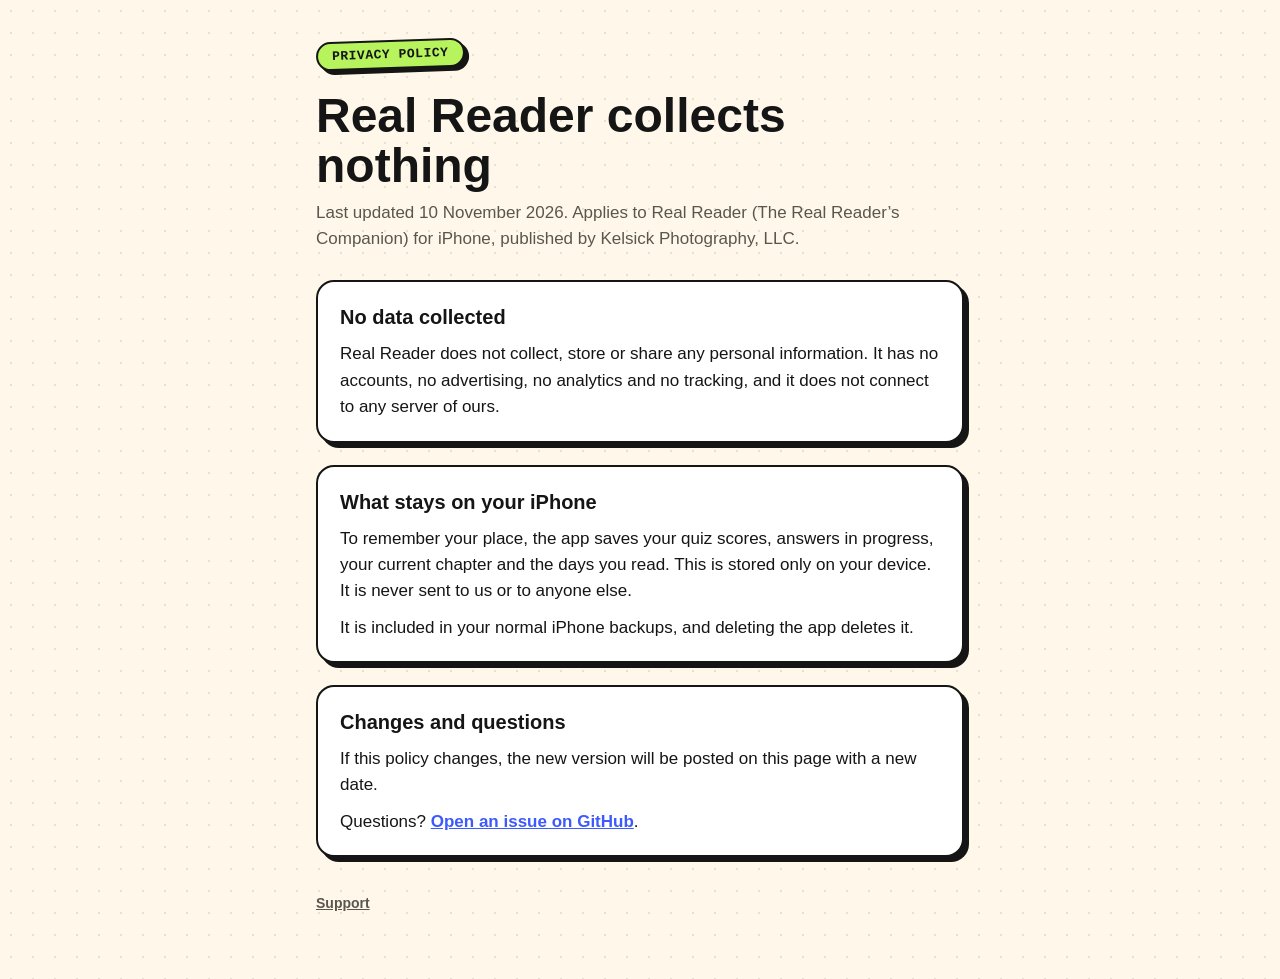
==== privacy/index.html @ a7273b12 "Add support and privacy pages for Real Reader Co-Authored-By: Claude Opus 5.5 <noreply@anthropic.com" ====
<!doctype html>
<html lang="en">
<head>
  <meta charset="utf-8">
  <meta name="viewport" content="width=device-width, initial-scale=1">
  <title>Real Reader Privacy</title>
  <meta name="description" content="Privacy policy for Real Reader: no data is collected.">
  <link rel="stylesheet" href="../style.css">
</head>
<body>
  <main>
    <span class="sticker" style="background: var(--lime)">Privacy policy</span>
    <h1>Real Reader collects nothing</h1>
    <p class="lede">Last updated 10 November 2026. Applies to Real Reader (The Real Reader’s Companion) for iPhone, published by Kelsick Photography, LLC.</p>

    <section class="card">
      <h2>No data collected</h2>
      <p>Real Reader does not collect, store or share any personal information. It has no accounts, no advertising, no analytics and no tracking, and it does not connect to any server of ours.</p>
    </section>

    <section class="card">
      <h2>What stays on your iPhone</h2>
      <p>To remember your place, the app saves your quiz scores, answers in progress, your current chapter and the days you read. This is stored only on your device. It is never sent to us or to anyone else.</p>
      <p>It is included in your normal iPhone backups, and deleting the app deletes it.</p>
    </section>

    <section class="card">
      <h2>Changes and questions</h2>
      <p>If this policy changes, the new version will be posted on this page with a new date.</p>
      <p>Questions? <a href="https://github.com/isaiahgalland98/real-reader/issues/new">Open an issue on GitHub</a>.</p>
    </section>

    <footer>
      <a href="../">Support</a>
    </footer>
  </main>
</body>
</html>
---- style.css ----
:root {
  --page: #FFF8EA;
  --surface: #FFFFFF;
  --ink: #151515;
  --muted: #5A564E;
  --pink: #FF6FA9;
  --yellow: #FFD33C;
  --lime: #B6F35C;
  --blue: #3E5AFD;
}

* { box-sizing: border-box; }

body {
  margin: 0;
  background-color: var(--page);
  background-image: radial-gradient(rgba(21, 21, 21, 0.10) 1.5px, transparent 1.5px);
  background-size: 22px 22px;
  color: var(--ink);
  font: 17px/1.55 -apple-system, BlinkMacSystemFont, "Helvetica Neue", Arial, sans-serif;
}

main {
  max-width: 680px;
  margin: 0 auto;
  padding: 40px 16px 64px;
}

.sticker {
  display: inline-block;
  padding: 6px 14px;
  border: 2.5px solid var(--ink);
  border-radius: 999px;
  background: var(--yellow);
  box-shadow: 4px 4px 0 var(--ink);
  font: 700 13px/1 ui-monospace, "SF Mono", Menlo, monospace;
  letter-spacing: 0.04em;
  text-transform: uppercase;
  transform: rotate(-2deg);
}

h1 {
  margin: 22px 0 8px;
  font-size: clamp(34px, 8vw, 48px);
  font-weight: 900;
  line-height: 1.05;
}

.lede { margin: 0 0 28px; color: var(--muted); }

.card {
  margin: 0 0 22px;
  padding: 20px 22px;
  background: var(--surface);
  border: 2.5px solid var(--ink);
  border-radius: 18px;
  box-shadow: 5px 5px 0 var(--ink);
}

.card h2 { margin: 0 0 8px; font-size: 20px; font-weight: 800; }
.card p { margin: 0 0 10px; }
.card p:last-child, .card ul:last-child { margin-bottom: 0; }
.card ul { margin: 0 0 10px; padding-left: 20px; }

.button {
  display: inline-block;
  margin-top: 4px;
  padding: 12px 20px;
  background: var(--ink);
  color: var(--surface);
  border-radius: 999px;
  box-shadow: 4px 4px 0 var(--pink);
  font-weight: 800;
  text-decoration: none;
}

a { color: var(--blue); font-weight: 600; }

footer { margin-top: 36px; color: var(--muted); font-size: 14px; }
footer a { color: inherit; }
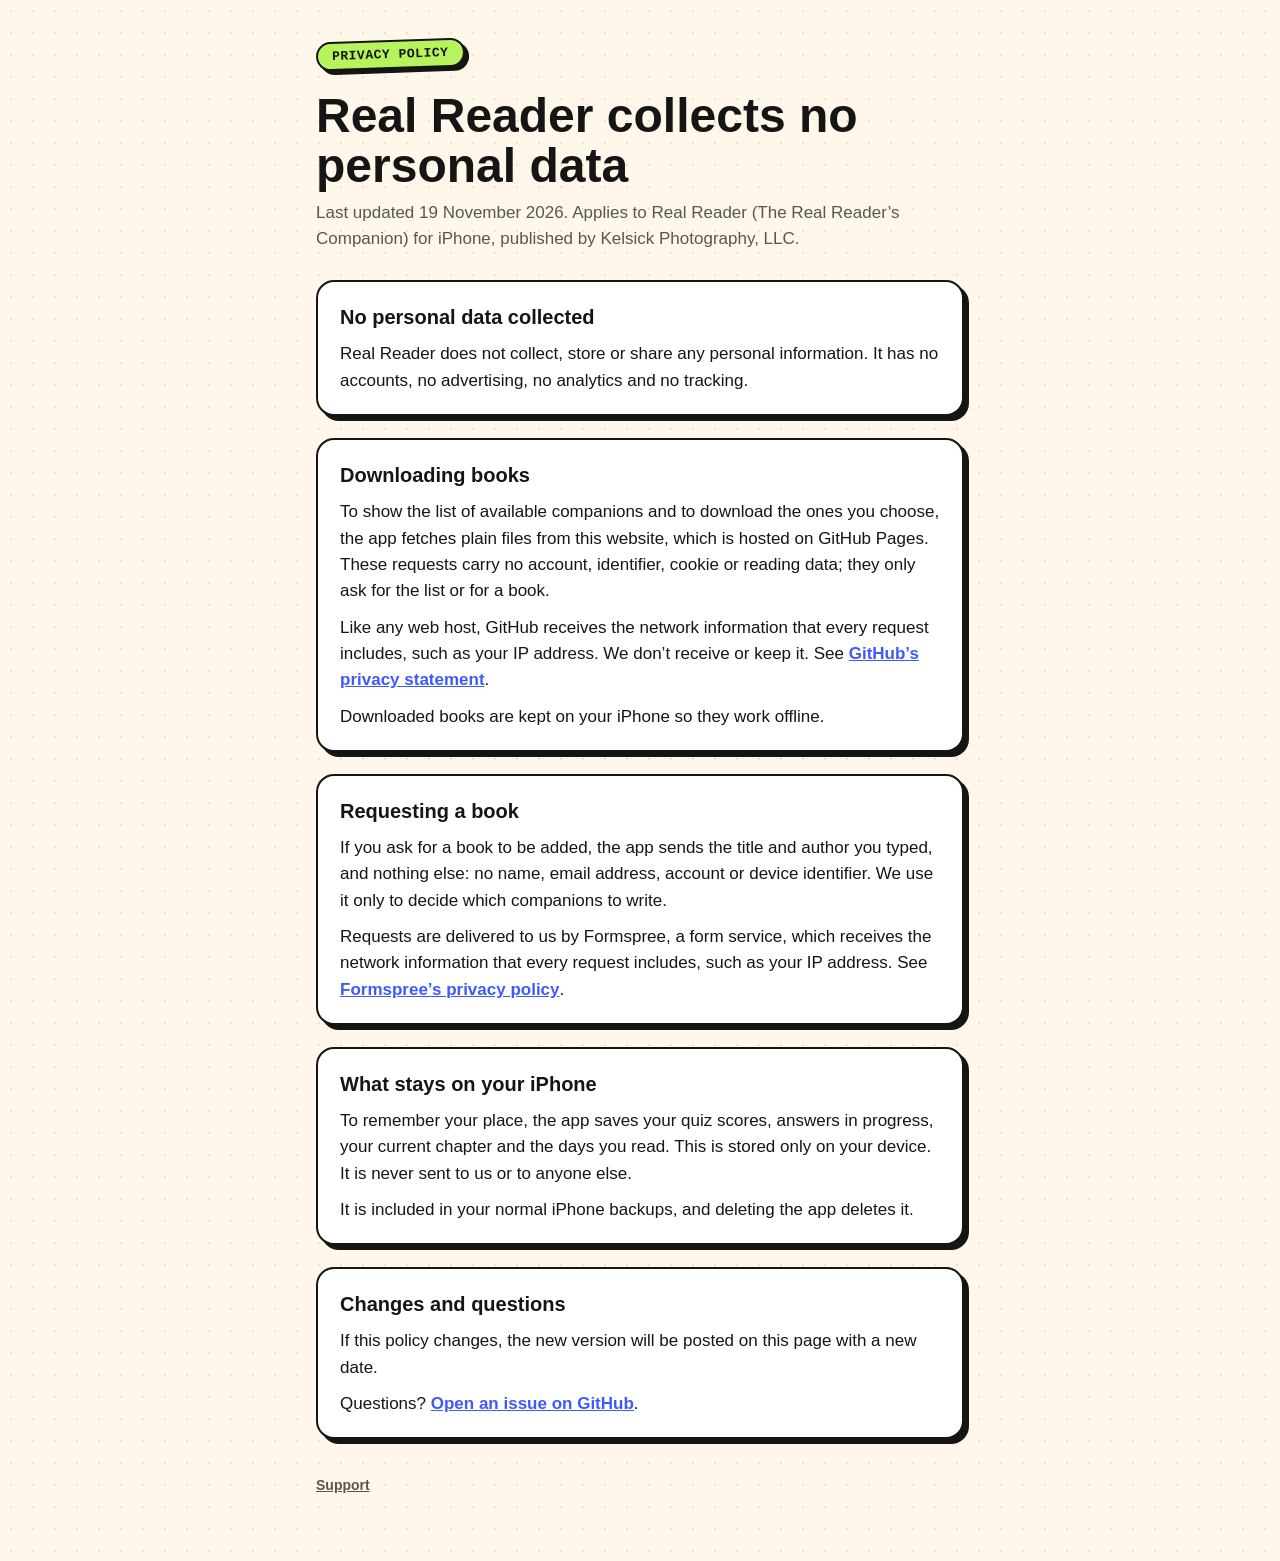
==== commit cdd0a47f: "Add the book catalog and update the privacy page The app's Find books tab reads catalog/v1/catalog.j" ====
--- a/privacy/index.html
+++ b/privacy/index.html
@@ -4,18 +4,31 @@
   <meta charset="utf-8">
   <meta name="viewport" content="width=device-width, initial-scale=1">
   <title>Real Reader Privacy</title>
-  <meta name="description" content="Privacy policy for Real Reader: no data is collected.">
+  <meta name="description" content="Privacy policy for Real Reader: no personal data is collected.">
   <link rel="stylesheet" href="../style.css">
 </head>
 <body>
   <main>
     <span class="sticker" style="background: var(--lime)">Privacy policy</span>
-    <h1>Real Reader collects nothing</h1>
-    <p class="lede">Last updated 10 November 2026. Applies to Real Reader (The Real Reader’s Companion) for iPhone, published by Kelsick Photography, LLC.</p>
+    <h1>Real Reader collects no personal data</h1>
+    <p class="lede">Last updated 19 November 2026. Applies to Real Reader (The Real Reader’s Companion) for iPhone, published by Kelsick Photography, LLC.</p>
 
     <section class="card">
-      <h2>No data collected</h2>
-      <p>Real Reader does not collect, store or share any personal information. It has no accounts, no advertising, no analytics and no tracking, and it does not connect to any server of ours.</p>
+      <h2>No personal data collected</h2>
+      <p>Real Reader does not collect, store or share any personal information. It has no accounts, no advertising, no analytics and no tracking.</p>
+    </section>
+
+    <section class="card">
+      <h2>Downloading books</h2>
+      <p>To show the list of available companions and to download the ones you choose, the app fetches plain files from this website, which is hosted on GitHub Pages. These requests carry no account, identifier, cookie or reading data; they only ask for the list or for a book.</p>
+      <p>Like any web host, GitHub receives the network information that every request includes, such as your IP address. We don’t receive or keep it. See <a href="https://docs.github.com/en/site-policy/privacy-policies/github-general-privacy-statement">GitHub’s privacy statement</a>.</p>
+      <p>Downloaded books are kept on your iPhone so they work offline.</p>
+    </section>
+
+    <section class="card">
+      <h2>Requesting a book</h2>
+      <p>If you ask for a book to be added, the app sends the title and author you typed, and nothing else: no name, email address, account or device identifier. We use it only to decide which companions to write.</p>
+      <p>Requests are delivered to us by Formspree, a form service, which receives the network information that every request includes, such as your IP address. See <a href="https://formspree.io/legal/privacy-policy/">Formspree’s privacy policy</a>.</p>
     </section>
 
     <section class="card">
